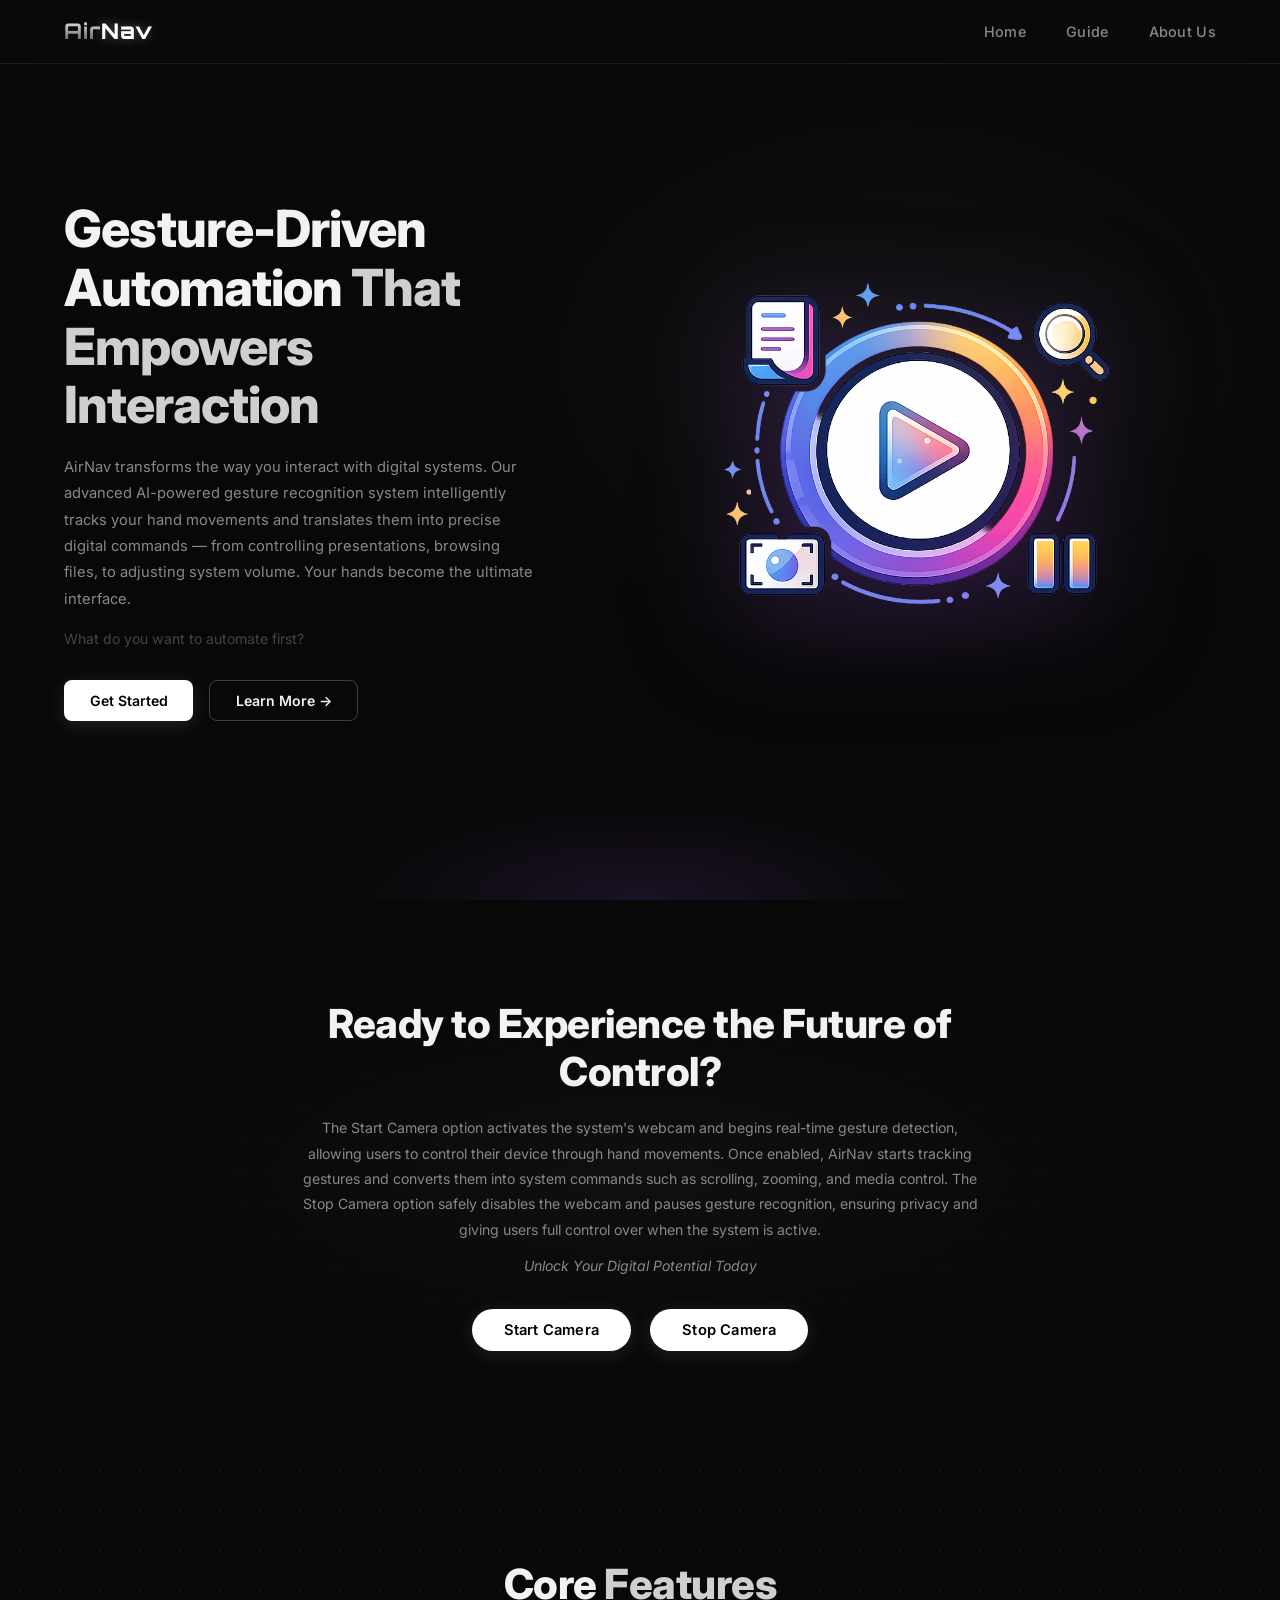
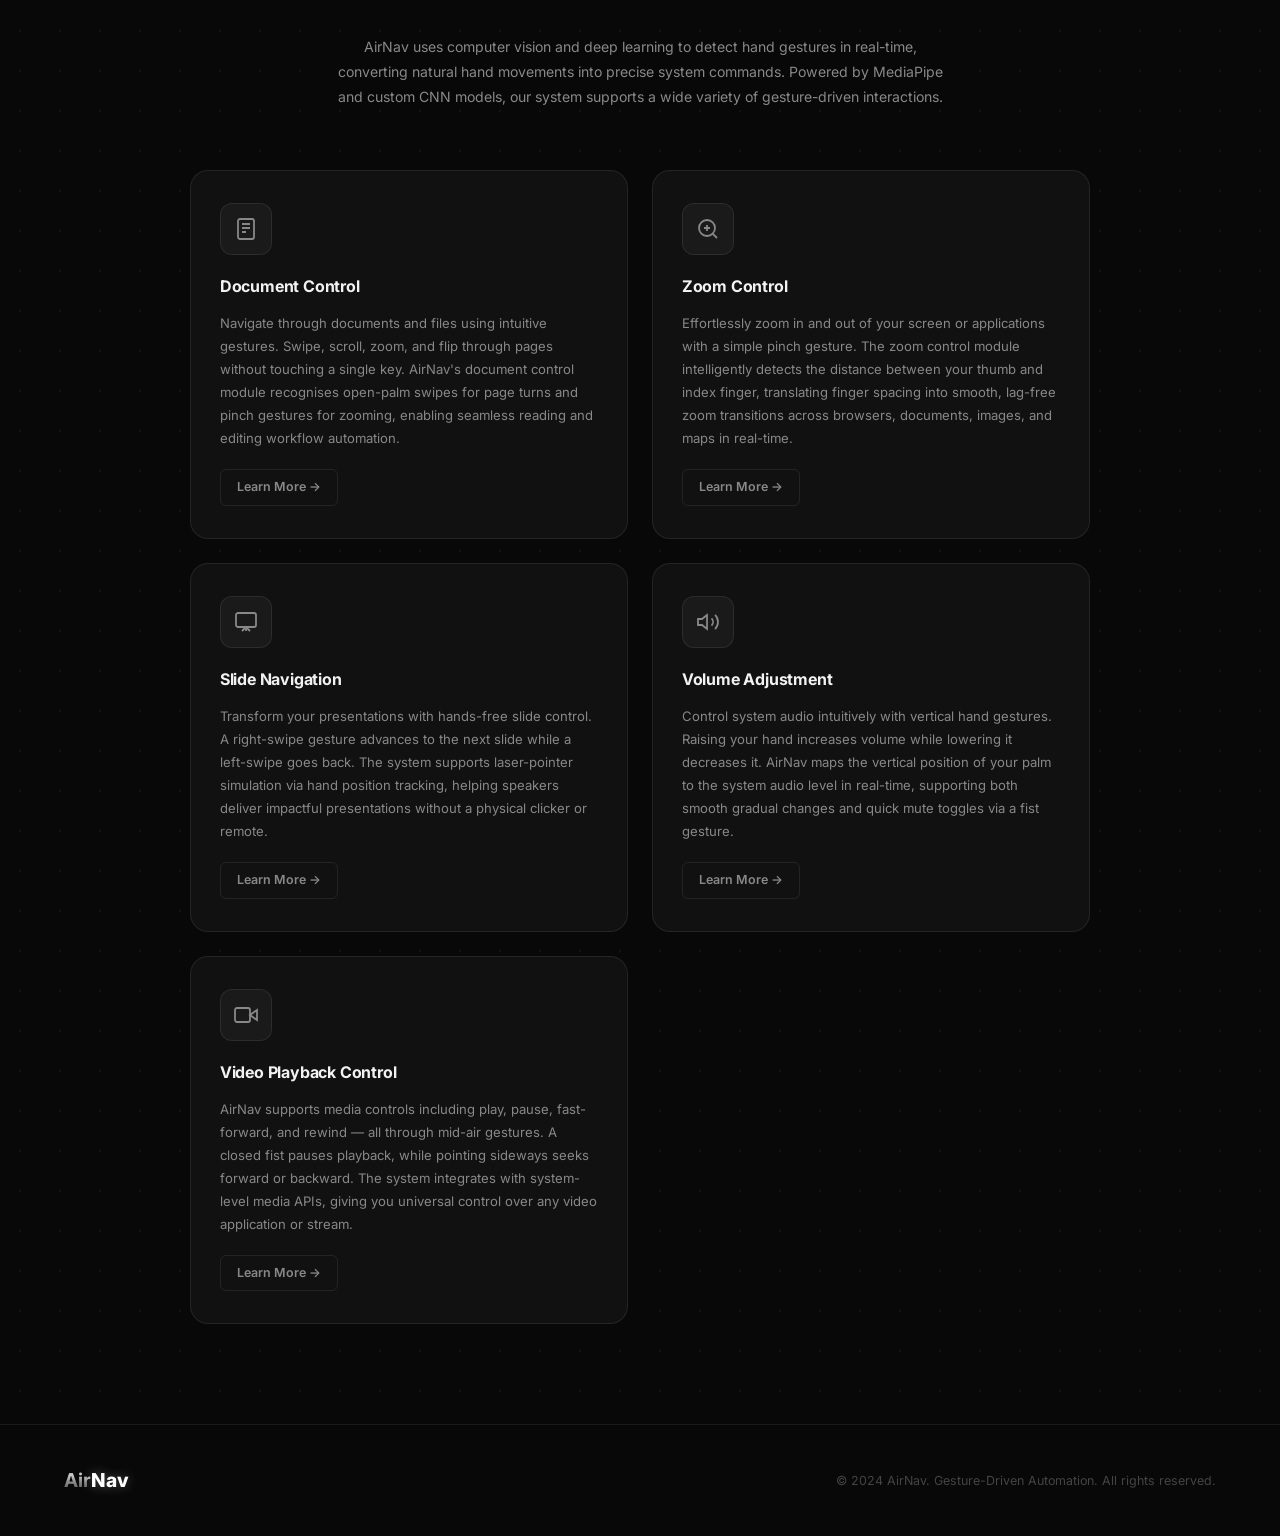
==== Frontend/index.html @ 671694c5 "Final Done" ====
<!DOCTYPE html>
<html lang="en">

<head>
    <meta charset="UTF-8" />
    <meta name="viewport" content="width=device-width, initial-scale=1.0" />
    <meta name="description"
        content="AirNav – Gesture-Driven Automation That Empowers Interaction. Control your digital world with intuitive hand gestures." />
    <title>AirNav – Gesture-Driven Automation</title>
    <link rel="stylesheet" href="style.css" />
    <link rel="preconnect" href="https://fonts.googleapis.com" />
    <link rel="preconnect" href="https://fonts.gstatic.com" crossorigin />
    <link
        href="https://fonts.googleapis.com/css2?family=Inter:wght@300;400;500;600;700;800;900&family=Space+Grotesk:wght@400;500;600;700&family=Orbitron:wght@400;500;600;700;800;900&display=swap"
        rel="stylesheet" />
</head>

<body>

    <!-- ===== NAVBAR ===== -->
    <nav class="navbar" id="navbar">
        <div class="nav-container">
            <div class="nav-logo">
                <span class="logo-air">Air</span><span class="logo-nav">Nav</span>
            </div>
            <ul class="nav-links" id="navLinks">
                <li><a href="#hero">Home</a></li>
                <li><a href="guide.html">Guide</a></li>
                <li><a href="about.html">About Us</a></li>
            </ul>
            <button class="hamburger" id="hamburger" aria-label="Toggle menu">
                <span></span><span></span><span></span>
            </button>
        </div>
    </nav>

    <!-- ===== HERO SECTION ===== -->
    <section class="hero" id="hero">
        <div class="hero-content">
            <div class="hero-text">
                <h1 class="hero-title">
                    Gesture-Driven<br />
                    Automation
                    <span class="highlight"> That<br />Empowers Interaction</span>
                </h1>
                <p class="hero-desc">
                    AirNav transforms the way you interact with digital systems. Our advanced AI-powered gesture
                    recognition system intelligently tracks your hand movements and translates them into precise digital
                    commands — from controlling presentations, browsing files, to adjusting system volume. Your hands
                    become the ultimate interface.
                </p>
                <p class="hero-sub">What do you want to automate first?</p>
                <div class="hero-buttons">
                    <button class="btn btn-primary" id="getStartedBtn">Get Started</button>
                    <button class="btn btn-outline" id="learnMoreBtn">Learn More →</button>
                </div>
            </div>
            <div class="hero-visual">
                <img src="image.png" alt="AirNav Gesture Control Visual" class="hero-image" />
            </div>
        </div>
        <div class="hero-glow"></div>
    </section>

    <!-- ===== CTA SECTION ===== -->
    <section class="cta-section" id="cta">
        <div class="cta-inner">
            <h2 class="cta-title">Ready to Experience the Future of Control?</h2>
            <p class="cta-desc">
                The Start Camera option activates the system's webcam and begins real-time gesture detection, allowing
                users to control their device through hand movements. Once enabled, AirNav starts tracking gestures and
                converts them into system commands such as scrolling, zooming, and media control. The Stop Camera option
                safely disables the webcam and pauses gesture recognition, ensuring privacy and giving users full
                control over when the system is active.
            </p>
            <p class="cta-sub">Unlock Your Digital Potential Today</p>
            <div class="cta-buttons">
                <button class="btn btn-cta-pill" id="startCameraBtn">Start Camera</button>
                <button class="btn btn-cta-pill" id="stopCameraBtn">Stop Camera</button>
            </div>
        </div>
    </section>

    <!-- ===== FEATURES SECTION ===== -->
    <section class="features-section" id="features">
        <div class="features-header">
            <h2>Core <span class="highlight">Features</span></h2>
            <p class="features-sub">
                AirNav uses computer vision and deep learning to detect hand gestures in real-time, converting natural
                hand movements into precise system commands. Powered by MediaPipe and custom CNN models, our system
                supports a wide variety of gesture-driven interactions.
            </p>
        </div>

        <div class="features-grid">

            <!-- Card 1 -->
            <div class="feature-card" id="card-doc">
                <div class="feature-icon-wrap">
                    <svg viewBox="0 0 24 24" fill="none" stroke="currentColor" stroke-width="1.8">
                        <rect x="4" y="2" width="16" height="20" rx="2" />
                        <line x1="8" y1="7" x2="16" y2="7" />
                        <line x1="8" y1="11" x2="16" y2="11" />
                        <line x1="8" y1="15" x2="12" y2="15" />
                    </svg>
                </div>
                <h3>Document Control</h3>
                <p>Navigate through documents and files using intuitive gestures. Swipe, scroll, zoom, and flip through
                    pages without touching a single key. AirNav's document control module recognises open-palm swipes
                    for page turns and pinch gestures for zooming, enabling seamless reading and editing workflow
                    automation.</p>
                <a class="btn-card" href="guide.html">Learn More →</a>
            </div>

            <!-- Card 2 -->
            <div class="feature-card" id="card-zoom">
                <div class="feature-icon-wrap">
                    <svg viewBox="0 0 24 24" fill="none" stroke="currentColor" stroke-width="1.8">
                        <circle cx="11" cy="11" r="8" />
                        <line x1="21" y1="21" x2="16.65" y2="16.65" />
                        <line x1="8" y1="11" x2="14" y2="11" />
                        <line x1="11" y1="8" x2="11" y2="14" />
                    </svg>
                </div>
                <h3>Zoom Control</h3>
                <p>Effortlessly zoom in and out of your screen or applications with a simple pinch gesture. The zoom
                    control module intelligently detects the distance between your thumb and index finger, translating
                    finger spacing into smooth, lag-free zoom transitions across browsers, documents, images, and maps
                    in real-time.</p>
                <a class="btn-card" href="guide.html">Learn More →</a>
            </div>

            <!-- Card 3 -->
            <div class="feature-card" id="card-slide">
                <div class="feature-icon-wrap">
                    <svg viewBox="0 0 24 24" fill="none" stroke="currentColor" stroke-width="1.8">
                        <rect x="2" y="3" width="20" height="14" rx="2" />
                        <polyline points="8,21 12,17 16,21" />
                        <line x1="12" y1="17" x2="12" y2="21" />
                    </svg>
                </div>
                <h3>Slide Navigation</h3>
                <p>Transform your presentations with hands-free slide control. A right-swipe gesture advances to the
                    next slide while a left-swipe goes back. The system supports laser-pointer simulation via hand
                    position tracking, helping speakers deliver impactful presentations without a physical clicker or
                    remote.</p>
                <a class="btn-card" href="guide.html">Learn More →</a>
            </div>

            <!-- Card 4 -->
            <div class="feature-card" id="card-volume">
                <div class="feature-icon-wrap">
                    <svg viewBox="0 0 24 24" fill="none" stroke="currentColor" stroke-width="1.8">
                        <polygon points="11,5 6,9 2,9 2,15 6,15 11,19" />
                        <path d="M15.54 8.46a5 5 0 0 1 0 7.07" />
                        <path d="M19.07 4.93a10 10 0 0 1 0 14.14" />
                    </svg>
                </div>
                <h3>Volume Adjustment</h3>
                <p>Control system audio intuitively with vertical hand gestures. Raising your hand increases volume
                    while lowering it decreases it. AirNav maps the vertical position of your palm to the system audio
                    level in real-time, supporting both smooth gradual changes and quick mute toggles via a fist
                    gesture.</p>
                <a class="btn-card" href="guide.html">Learn More →</a>
            </div>

            <!-- Card 5 -->
            <div class="feature-card" id="card-video">
                <div class="feature-icon-wrap">
                    <svg viewBox="0 0 24 24" fill="none" stroke="currentColor" stroke-width="1.8">
                        <polygon points="23,7 16,12 23,17" />
                        <rect x="1" y="5" width="15" height="14" rx="2" />
                    </svg>
                </div>
                <h3>Video Playback Control</h3>
                <p>AirNav supports media controls including play, pause, fast-forward, and rewind — all through mid-air
                    gestures. A closed fist pauses playback, while pointing sideways seeks forward or backward. The
                    system integrates with system-level media APIs, giving you universal control over any video
                    application or stream.</p>
                <a class="btn-card" href="guide.html">Learn More →</a>
            </div>

            <!-- Card 6 -->
            <div class="feature-card" id="card-scroll">
                <div class="feature-icon-wrap">
                    <svg viewBox="0 0 24 24" fill="none" stroke="currentColor" stroke-width="1.8">
                        <path d="M12 5v14" />
                        <polyline points="19,12 12,19 5,12" />
                        <polyline points="19,5 12,12 5,5" style="opacity:0.4" />
                    </svg>
                </div>
                <h3>Scroll Control</h3>
                <p>The scroll control module tracks the orientation and position of your hand to scroll web pages and
                    documents naturally. Moving your index finger upward scrolls the content up, while pointing it down
                    scrolls down. The system supports velocity-sensitive scrolling for both subtle fine-control and
                    rapid navigation across long pages.</p>
                <a class="btn-card" href="guide.html">Learn More →</a>
            </div>

        </div>
    </section>

    <!-- ===== FOOTER ===== -->
    <footer class="footer">
        <div class="footer-inner">
            <div class="footer-logo">
                <span class="logo-air">Air</span><span class="logo-nav">Nav</span>
            </div>
            <p class="footer-copy">© 2024 AirNav. Gesture-Driven Automation. All rights reserved.</p>
        </div>
    </footer>

    <!-- ===== MODALS ===== -->
    <div class="modal-overlay" id="modalOverlay">
        <div class="modal-box" id="modalBox">
            <button class="modal-close" id="modalClose">✕</button>
            <div class="modal-icon" id="modalIcon"></div>
            <h2 id="modalTitle"></h2>
            <p id="modalBody"></p>
        </div>
    </div>

    <script src="script.js"></script>
</body>

</html>
---- Frontend/style.css ----
/* =============================================
   AIRNAV — style.css
   Black & White Monochrome Theme
   ============================================= */

/* ---------- RESET & BASE ---------- */
*,
*::before,
*::after {
    box-sizing: border-box;
    margin: 0;
    padding: 0;
}

:root {
    --bg-dark: #080808;
    --bg-card: #111111;
    --bg-card2: #161616;
    --border: rgba(255, 255, 255, 0.08);
    --border-hover: rgba(255, 255, 255, 0.22);
    --text-primary: #f2f2f2;
    --text-muted: #888888;
    --text-dim: #444444;
    --accent: #ffffff;
    --accent-dim: rgba(255, 255, 255, 0.15);
    --grad-main: none;
    --grad-btn: none;
    --shadow-glow: 0 0 40px rgba(255, 255, 255, 0.06);
    --radius-lg: 18px;
    --radius-md: 12px;
    --transition: 0.3s cubic-bezier(0.4, 0, 0.2, 1);
}

html {
    scroll-behavior: smooth;
}

body {
    font-family: 'Inter', sans-serif;
    background-color: var(--bg-dark);
    color: var(--text-primary);
    min-height: 100vh;
    overflow-x: hidden;
    line-height: 1.6;
}

/* ---------- SCROLLBAR ---------- */
::-webkit-scrollbar {
    width: 6px;
}

::-webkit-scrollbar-track {
    background: var(--bg-dark);
}

::-webkit-scrollbar-thumb {
    background: #444;
    border-radius: 3px;
}

/* ---------- UTILITY ---------- */
.highlight {
    color: var(--text-primary);
    opacity: 0.85;
}

/* ---------- NAVBAR ---------- */
.navbar {
    position: fixed;
    top: 0;
    left: 0;
    right: 0;
    z-index: 1000;
    padding: 0 5%;
    height: 64px;
    display: flex;
    align-items: center;
    background: rgba(10, 10, 12, 0.7);
    backdrop-filter: blur(16px);
    -webkit-backdrop-filter: blur(16px);
    border-bottom: 1px solid var(--border);
    transition: background var(--transition), box-shadow var(--transition);
}

.navbar.scrolled {
    background: rgba(10, 10, 12, 0.95);
    box-shadow: 0 2px 30px rgba(0, 0, 0, 0.5);
}

.nav-container {
    width: 100%;
    display: flex;
    align-items: center;
    justify-content: space-between;
}

.nav-logo {
    font-family: 'Orbitron', 'Space Grotesk', sans-serif;
    font-size: 1.35rem;
    user-select: none;
    cursor: pointer;
    display: flex;
    align-items: baseline;
    gap: 0px;
    letter-spacing: 1px;
}

.logo-air {
    font-weight: 700;
    background: linear-gradient(180deg,
            #999999 0%,
            #cccccc 30%,
            #888888 60%,
            #555555 100%);
    -webkit-background-clip: text;
    -webkit-text-fill-color: transparent;
    background-clip: text;
}

.logo-nav {
    font-weight: 800;
    color: #ffffff;
    text-shadow: 0 0 12px rgba(255, 255, 255, 0.3);
    -webkit-text-fill-color: #ffffff;
}

.nav-links {
    list-style: none;
    display: flex;
    gap: 2.5rem;
}

.nav-links a {
    text-decoration: none;
    color: var(--text-muted);
    font-size: 0.9rem;
    font-weight: 500;
    letter-spacing: 0.3px;
    position: relative;
    transition: color var(--transition);
}

.nav-links a::after {
    content: '';
    position: absolute;
    left: 0;
    bottom: -4px;
    width: 0;
    height: 1px;
    background: var(--text-primary);
    border-radius: 2px;
    transition: width var(--transition);
}

.nav-links a:hover {
    color: var(--text-primary);
}

.nav-links a:hover::after {
    width: 100%;
}

.hamburger {
    display: none;
    flex-direction: column;
    gap: 5px;
    background: none;
    border: none;
    cursor: pointer;
    padding: 6px;
}

.hamburger span {
    display: block;
    width: 24px;
    height: 2px;
    background: var(--text-primary);
    border-radius: 2px;
    transition: var(--transition);
}

.hamburger.open span:nth-child(1) {
    transform: translateY(7px) rotate(45deg);
}

.hamburger.open span:nth-child(2) {
    opacity: 0;
    transform: scaleX(0);
}

.hamburger.open span:nth-child(3) {
    transform: translateY(-7px) rotate(-45deg);
}

/* ---------- HERO SECTION ---------- */
.hero {
    position: relative;
    min-height: 100vh;
    padding: 100px 5% 80px;
    display: flex;
    align-items: center;
    overflow: hidden;
}

.hero::before {
    content: '';
    position: absolute;
    inset: 0;
    background:
        radial-gradient(ellipse 50% 50% at 70% 40%, rgba(255, 255, 255, 0.04) 0%, transparent 70%);
    pointer-events: none;
}

.hero-content {
    width: 100%;
    display: flex;
    align-items: center;
    justify-content: space-between;
    gap: 60px;
    position: relative;
    z-index: 2;
}

.hero-text {
    max-width: 520px;
}

.hero-title {
    font-size: clamp(2rem, 4vw, 3.2rem);
    font-weight: 800;
    line-height: 1.15;
    letter-spacing: -1px;
    margin-bottom: 1.2rem;
    animation: fadeSlideUp 0.8s ease both;
}

.hero-desc {
    font-size: 0.92rem;
    color: var(--text-muted);
    line-height: 1.8;
    margin-bottom: 1rem;
    animation: fadeSlideUp 0.9s 0.1s ease both;
}

.hero-sub {
    font-size: 0.88rem;
    color: var(--text-dim);
    margin-bottom: 1.8rem;
    animation: fadeSlideUp 0.9s 0.2s ease both;
}

.hero-buttons {
    display: flex;
    gap: 1rem;
    flex-wrap: wrap;
    animation: fadeSlideUp 0.9s 0.3s ease both;
}

/* ---------- HERO VISUAL ---------- */
.hero-visual {
    flex-shrink: 0;
    display: flex;
    align-items: center;
    justify-content: center;
    max-width: 620px;
    width: 100%;
}

/* ---------- HERO IMAGE ---------- */
.hero-image {
    width: 100%;
    max-width: 580px;
    height: auto;
    object-fit: contain;
    display: block;
    animation: fadeIn 1s 0.4s ease both, floatBob 5s 1.4s ease-in-out infinite;
    filter: drop-shadow(0 20px 60px rgba(168, 85, 247, 0.25));
    border-radius: 12px;
}

.hero-glow {
    position: absolute;
    bottom: -100px;
    left: 50%;
    transform: translateX(-50%);
    width: 600px;
    height: 200px;
    background: radial-gradient(ellipse, rgba(168, 85, 247, 0.12), transparent 70%);
    pointer-events: none;
}

/* ---------- BUTTONS ---------- */
.btn {
    display: inline-flex;
    align-items: center;
    gap: 8px;
    padding: 0.7rem 1.6rem;
    border-radius: 8px;
    font-family: inherit;
    font-size: 0.88rem;
    font-weight: 600;
    cursor: pointer;
    outline: none;
    border: none;
    transition: all var(--transition);
    position: relative;
    overflow: hidden;
}

.btn::after {
    content: '';
    position: absolute;
    inset: 0;
    background: rgba(255, 255, 255, 0);
    transition: background var(--transition);
}

.btn:hover::after {
    background: rgba(255, 255, 255, 0.08);
}

.btn-primary {
    background: #ffffff;
    color: #000000;
    box-shadow: 0 4px 20px rgba(255, 255, 255, 0.12);
}

.btn-primary:hover {
    background: #e8e8e8;
    box-shadow: 0 6px 28px rgba(255, 255, 255, 0.2);
    transform: translateY(-2px);
}

.btn-outline {
    background: transparent;
    color: var(--text-primary);
    border: 1px solid var(--border-hover);
}

.btn-outline:hover {
    border-color: rgba(255, 255, 255, 0.6);
    color: #ffffff;
    transform: translateY(-2px);
}

/* ---------- CTA SECTION ---------- */
.cta-section {
    padding: 100px 5%;
    position: relative;
    text-align: center;
    overflow: hidden;
}

.cta-section::before {
    content: '';
    position: absolute;
    inset: 0;
    background:
        radial-gradient(ellipse 60% 50% at 50% 50%, rgba(255, 255, 255, 0.03) 0%, transparent 70%);
    pointer-events: none;
}

/* Grid dot background */
.cta-section::after {
    content: '';
    position: absolute;
    inset: 0;
    background-image: radial-gradient(rgba(255, 255, 255, 0.06) 1px, transparent 1px);
    background-size: 32px 32px;
    pointer-events: none;
    opacity: 0.5;
}

.cta-inner {
    position: relative;
    z-index: 2;
    max-width: 680px;
    margin: 0 auto;
}

.cta-title {
    font-size: clamp(1.6rem, 3.5vw, 2.5rem);
    font-weight: 800;
    line-height: 1.2;
    letter-spacing: -0.5px;
    margin-bottom: 1.2rem;
}

.cta-desc {
    font-size: 0.88rem;
    color: var(--text-muted);
    line-height: 1.8;
    margin-bottom: 0.8rem;
}

.cta-sub {
    font-size: 0.88rem;
    color: var(--text-muted);
    margin-bottom: 2rem;
    font-style: italic;
}

.cta-buttons {
    display: flex;
    gap: 1.2rem;
    justify-content: center;
    flex-wrap: wrap;
}

/* Pill buttons — Start Camera / Stop Camera */
.btn-cta-pill {
    display: inline-flex;
    align-items: center;
    justify-content: center;
    padding: 0.75rem 2rem;
    border-radius: 50px;
    font-family: inherit;
    font-size: 0.92rem;
    font-weight: 600;
    background: #ffffff;
    color: #000000;
    border: none;
    cursor: pointer;
    letter-spacing: 0.2px;
    transition: all var(--transition);
    box-shadow: 0 4px 20px rgba(255, 255, 255, 0.1);
}

.btn-cta-pill:hover {
    background: #e8e8e8;
    transform: translateY(-2px);
    box-shadow: 0 8px 28px rgba(255, 255, 255, 0.18);
}

/* ---------- FEATURES SECTION ---------- */
.features-section {
    padding: 100px 5%;
    position: relative;
}

.features-section::before {
    content: '';
    position: absolute;
    inset: 0;
    background-image: radial-gradient(rgba(255, 255, 255, 0.04) 1px, transparent 1px);
    background-size: 40px 40px;
    pointer-events: none;
}

.features-header {
    text-align: center;
    margin-bottom: 60px;
    position: relative;
    z-index: 2;
}

.features-header h2 {
    font-size: clamp(1.8rem, 3.5vw, 2.6rem);
    font-weight: 800;
    letter-spacing: -0.5px;
    margin-bottom: 1rem;
}

.features-sub {
    max-width: 620px;
    margin: 0 auto;
    font-size: 0.88rem;
    color: var(--text-muted);
    line-height: 1.8;
}

.features-grid {
    display: grid;
    grid-template-columns: repeat(2, 1fr);
    gap: 1.5rem;
    max-width: 900px;
    margin: 0 auto;
    position: relative;
    z-index: 2;
}

/* ---------- FEATURE CARD ---------- */
.feature-card {
    background: var(--bg-card);
    border: 1px solid var(--border);
    border-radius: var(--radius-lg);
    padding: 2rem 1.8rem;
    display: flex;
    flex-direction: column;
    gap: 0.8rem;
    transition: all var(--transition);
    position: relative;
    overflow: hidden;
    cursor: default;
}

.feature-card::before {
    content: '';
    position: absolute;
    inset: 0;
    border-radius: var(--radius-lg);
    background: linear-gradient(135deg, rgba(255, 255, 255, 0.04), transparent 60%);
    opacity: 0;
    transition: opacity var(--transition);
    pointer-events: none;
}

.feature-card:hover {
    border-color: rgba(255, 255, 255, 0.25);
    transform: translateY(-4px);
    box-shadow: 0 16px 40px rgba(0, 0, 0, 0.5), 0 0 0 1px rgba(255, 255, 255, 0.06);
}

.feature-card:hover::before {
    opacity: 1;
}

.feature-icon-wrap {
    width: 52px;
    height: 52px;
    border-radius: 12px;
    background: rgba(255, 255, 255, 0.04);
    border: 1px solid var(--border);
    display: flex;
    align-items: center;
    justify-content: center;
    margin-bottom: 0.4rem;
    transition: var(--transition);
}

.feature-card:hover .feature-icon-wrap {
    background: rgba(255, 255, 255, 0.08);
    border-color: rgba(255, 255, 255, 0.2);
}

.feature-icon-wrap svg {
    width: 24px;
    height: 24px;
    color: var(--text-muted);
    transition: color var(--transition), filter var(--transition);
}

.feature-card:hover .feature-icon-wrap svg {
    color: #ffffff;
    filter: drop-shadow(0 0 6px rgba(255, 255, 255, 0.3));
}

.feature-card h3 {
    font-size: 1rem;
    font-weight: 700;
    color: var(--text-primary);
    letter-spacing: -0.2px;
}

.feature-card p {
    font-size: 0.82rem;
    color: var(--text-muted);
    line-height: 1.75;
    flex: 1;
}

.btn-card {
    align-self: flex-start;
    display: inline-flex;
    align-items: center;
    text-decoration: none;
    background: none;
    border: 1px solid var(--border);
    color: var(--text-muted);
    border-radius: 6px;
    font-family: inherit;
    font-size: 0.78rem;
    font-weight: 600;
    padding: 0.45rem 1rem;
    cursor: pointer;
    transition: all var(--transition);
    margin-top: 0.4rem;
}

.btn-card:hover {
    border-color: rgba(255, 255, 255, 0.35);
    color: #ffffff;
    background: rgba(255, 255, 255, 0.05);
    transform: translateX(3px);
}

/* ---------- FOOTER ---------- */
.footer {
    border-top: 1px solid var(--border);
    padding: 2.5rem 5%;
}

.footer-inner {
    display: flex;
    align-items: center;
    justify-content: space-between;
    flex-wrap: wrap;
    gap: 1rem;
}

.footer-logo {
    font-size: 1.2rem;
    font-weight: 800;
}

.footer-copy {
    font-size: 0.78rem;
    color: var(--text-dim);
}

/* ---------- MODAL ---------- */
.modal-overlay {
    position: fixed;
    inset: 0;
    z-index: 2000;
    background: rgba(0, 0, 0, 0.75);
    backdrop-filter: blur(6px);
    display: flex;
    align-items: center;
    justify-content: center;
    padding: 2rem;
    opacity: 0;
    pointer-events: none;
    transition: opacity 0.25s ease;
}

.modal-overlay.active {
    opacity: 1;
    pointer-events: all;
}

.modal-box {
    background: var(--bg-card2);
    border: 1px solid rgba(255, 255, 255, 0.15);
    border-radius: var(--radius-lg);
    padding: 2.5rem;
    max-width: 480px;
    width: 100%;
    position: relative;
    transform: translateY(20px) scale(0.97);
    transition: transform 0.3s cubic-bezier(0.4, 0, 0.2, 1);
    box-shadow: 0 30px 80px rgba(0, 0, 0, 0.7), 0 0 0 1px rgba(255, 255, 255, 0.05);
}

.modal-overlay.active .modal-box {
    transform: translateY(0) scale(1);
}

.modal-close {
    position: absolute;
    top: 1rem;
    right: 1rem;
    background: rgba(255, 255, 255, 0.06);
    border: 1px solid var(--border);
    color: var(--text-muted);
    width: 32px;
    height: 32px;
    border-radius: 8px;
    font-size: 0.85rem;
    cursor: pointer;
    display: flex;
    align-items: center;
    justify-content: center;
    transition: var(--transition);
}

.modal-close:hover {
    background: rgba(255, 255, 255, 0.1);
    border-color: rgba(255, 255, 255, 0.3);
    color: var(--text-primary);
}

.modal-icon {
    width: 56px;
    height: 56px;
    border-radius: 14px;
    background: rgba(255, 255, 255, 0.05);
    border: 1px solid rgba(255, 255, 255, 0.15);
    display: flex;
    align-items: center;
    justify-content: center;
    margin-bottom: 1.2rem;
}

.modal-icon svg {
    width: 26px;
    height: 26px;
    color: var(--text-primary);
}

.modal-box h2 {
    font-size: 1.3rem;
    font-weight: 700;
    margin-bottom: 0.8rem;
    letter-spacing: -0.3px;
}

.modal-box p {
    font-size: 0.87rem;
    color: var(--text-muted);
    line-height: 1.8;
}

/* ---------- ANIMATIONS ---------- */
@keyframes fadeSlideUp {
    from {
        opacity: 0;
        transform: translateY(24px);
    }

    to {
        opacity: 1;
        transform: translateY(0);
    }
}

@keyframes fadeIn {
    from {
        opacity: 0;
    }

    to {
        opacity: 1;
    }
}

@keyframes rotateSlow {
    from {
        transform: translate(-50%, -50%) rotate(0deg);
    }

    to {
        transform: translate(-50%, -50%) rotate(360deg);
    }
}

@keyframes rotateSlowReverse {
    from {
        transform: translate(-50%, -50%) rotate(0deg);
    }

    to {
        transform: translate(-50%, -50%) rotate(-360deg);
    }
}

@keyframes floatBob {

    0%,
    100% {
        transform: translateY(0);
    }

    50% {
        transform: translateY(-8px);
    }
}

@keyframes twinkle {

    0%,
    100% {
        opacity: 0.3;
        transform: scale(1);
    }

    50% {
        opacity: 1;
        transform: scale(1.3);
    }
}

/* Scroll reveal class */
.reveal {
    opacity: 0;
    transform: translateY(30px);
    transition: opacity 0.6s ease, transform 0.6s ease;
}

.reveal.visible {
    opacity: 1;
    transform: translateY(0);
}

/* ---------- RESPONSIVE ---------- */
@media (max-width: 860px) {
    .hero-content {
        flex-direction: column;
        text-align: center;
    }

    .hero-visual {
        width: 280px;
        height: 280px;
    }

    .outer-ring {
        width: 260px;
        height: 260px;
    }

    .inner-ring {
        width: 180px;
        height: 180px;
    }

    .dot-1 {
        transform: translate(-50%, -50%) translateX(130px);
    }

    .dot-2 {
        transform: translate(-50%, -50%) translateX(-65px) translateY(-112px);
    }

    .dot-3 {
        transform: translate(-50%, -50%) translateX(-65px) translateY(112px);
    }

    .hero-buttons {
        justify-content: center;
    }

    .features-grid {
        grid-template-columns: 1fr;
        max-width: 480px;
    }
}

@media (max-width: 600px) {
    .nav-links {
        display: none;
        flex-direction: column;
        position: absolute;
        top: 64px;
        left: 0;
        right: 0;
        background: rgba(10, 10, 12, 0.97);
        padding: 1rem 5%;
        border-bottom: 1px solid var(--border);
        gap: 1rem;
    }

    .nav-links.open {
        display: flex;
    }

    .hamburger {
        display: flex;
    }

    .hero {
        padding: 90px 5% 60px;
    }

    .hero-visual {
        width: 240px;
        height: 240px;
    }

    .outer-ring {
        width: 220px;
        height: 220px;
    }

    .inner-ring {
        width: 150px;
        height: 150px;
    }

    .dot-1 {
        transform: translate(-50%, -50%) translateX(110px);
    }

    .dot-2 {
        transform: translate(-50%, -50%) translateX(-55px) translateY(-95px);
    }

    .dot-3 {
        transform: translate(-50%, -50%) translateX(-55px) translateY(95px);
    }

    .play-circle {
        width: 72px;
        height: 72px;
    }

    .play-icon {
        width: 24px;
        height: 24px;
    }

    .footer-inner {
        flex-direction: column;
        align-items: flex-start;
    }
}
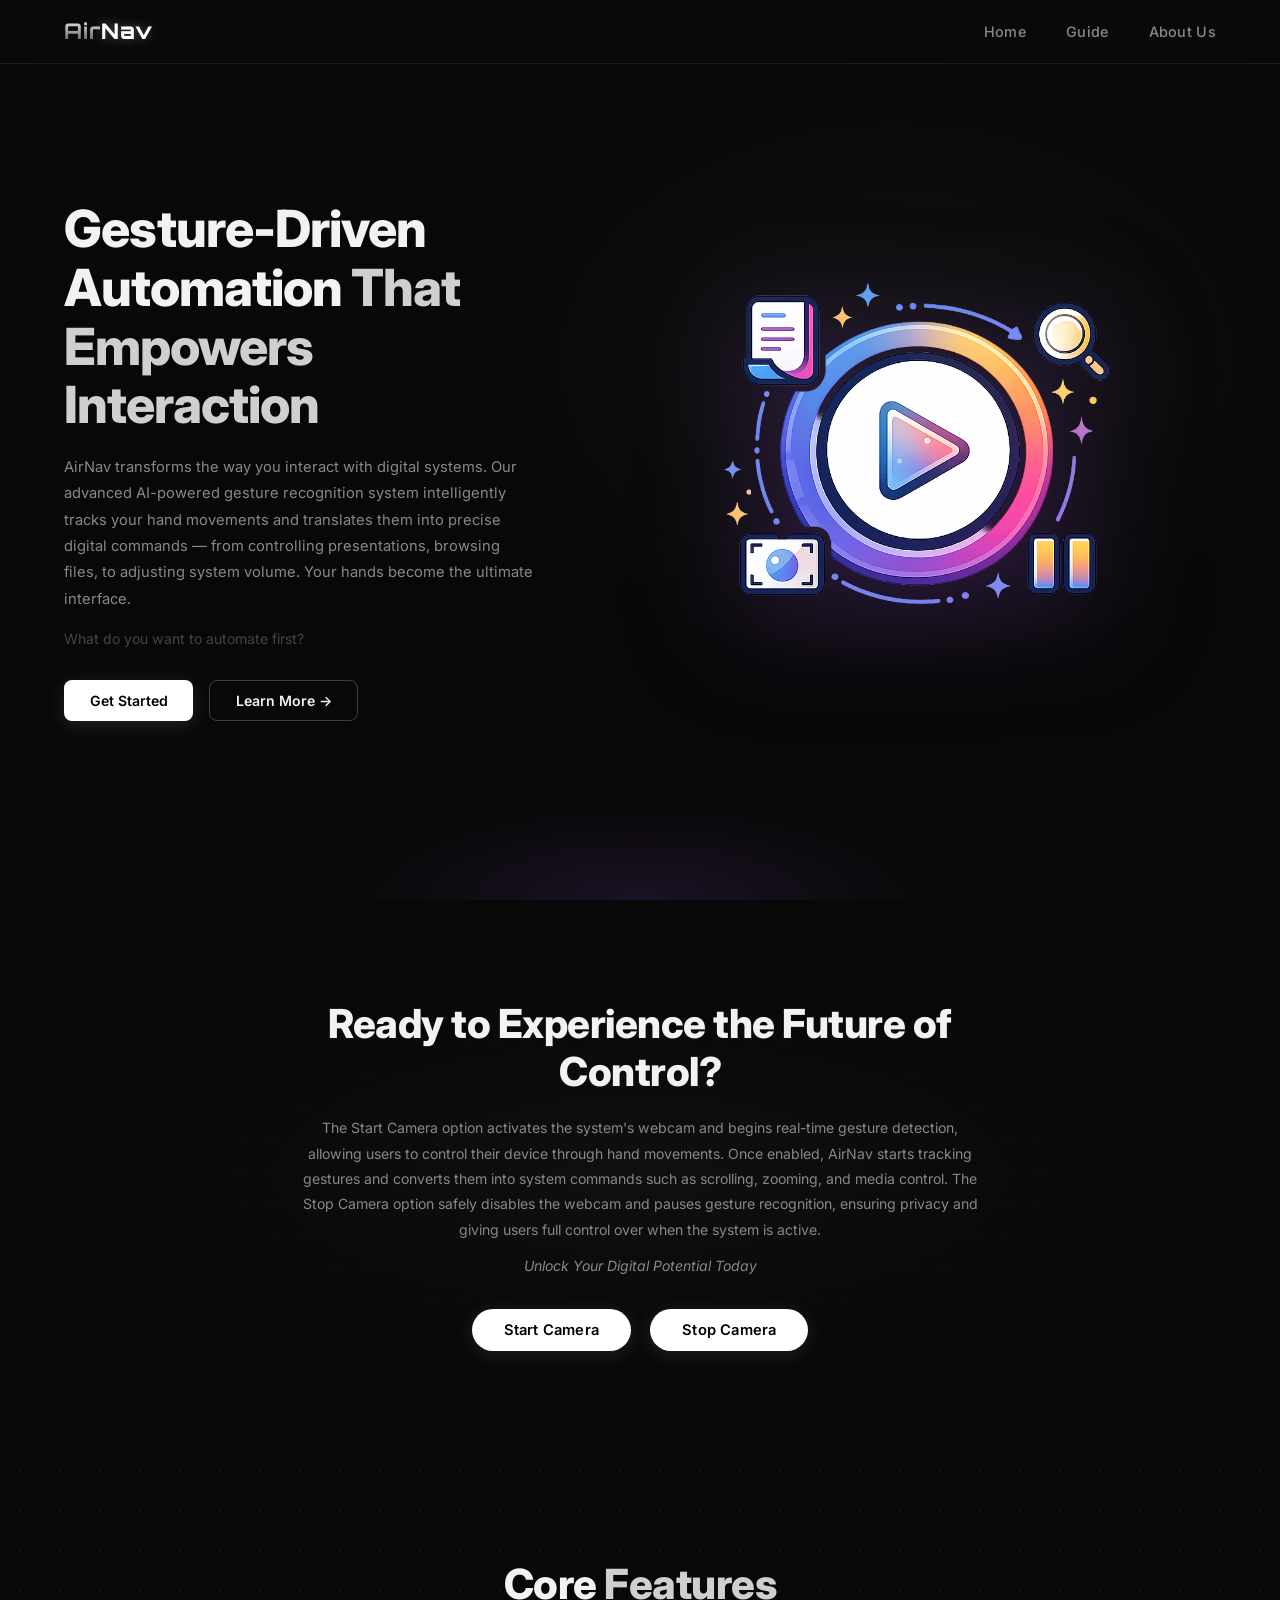
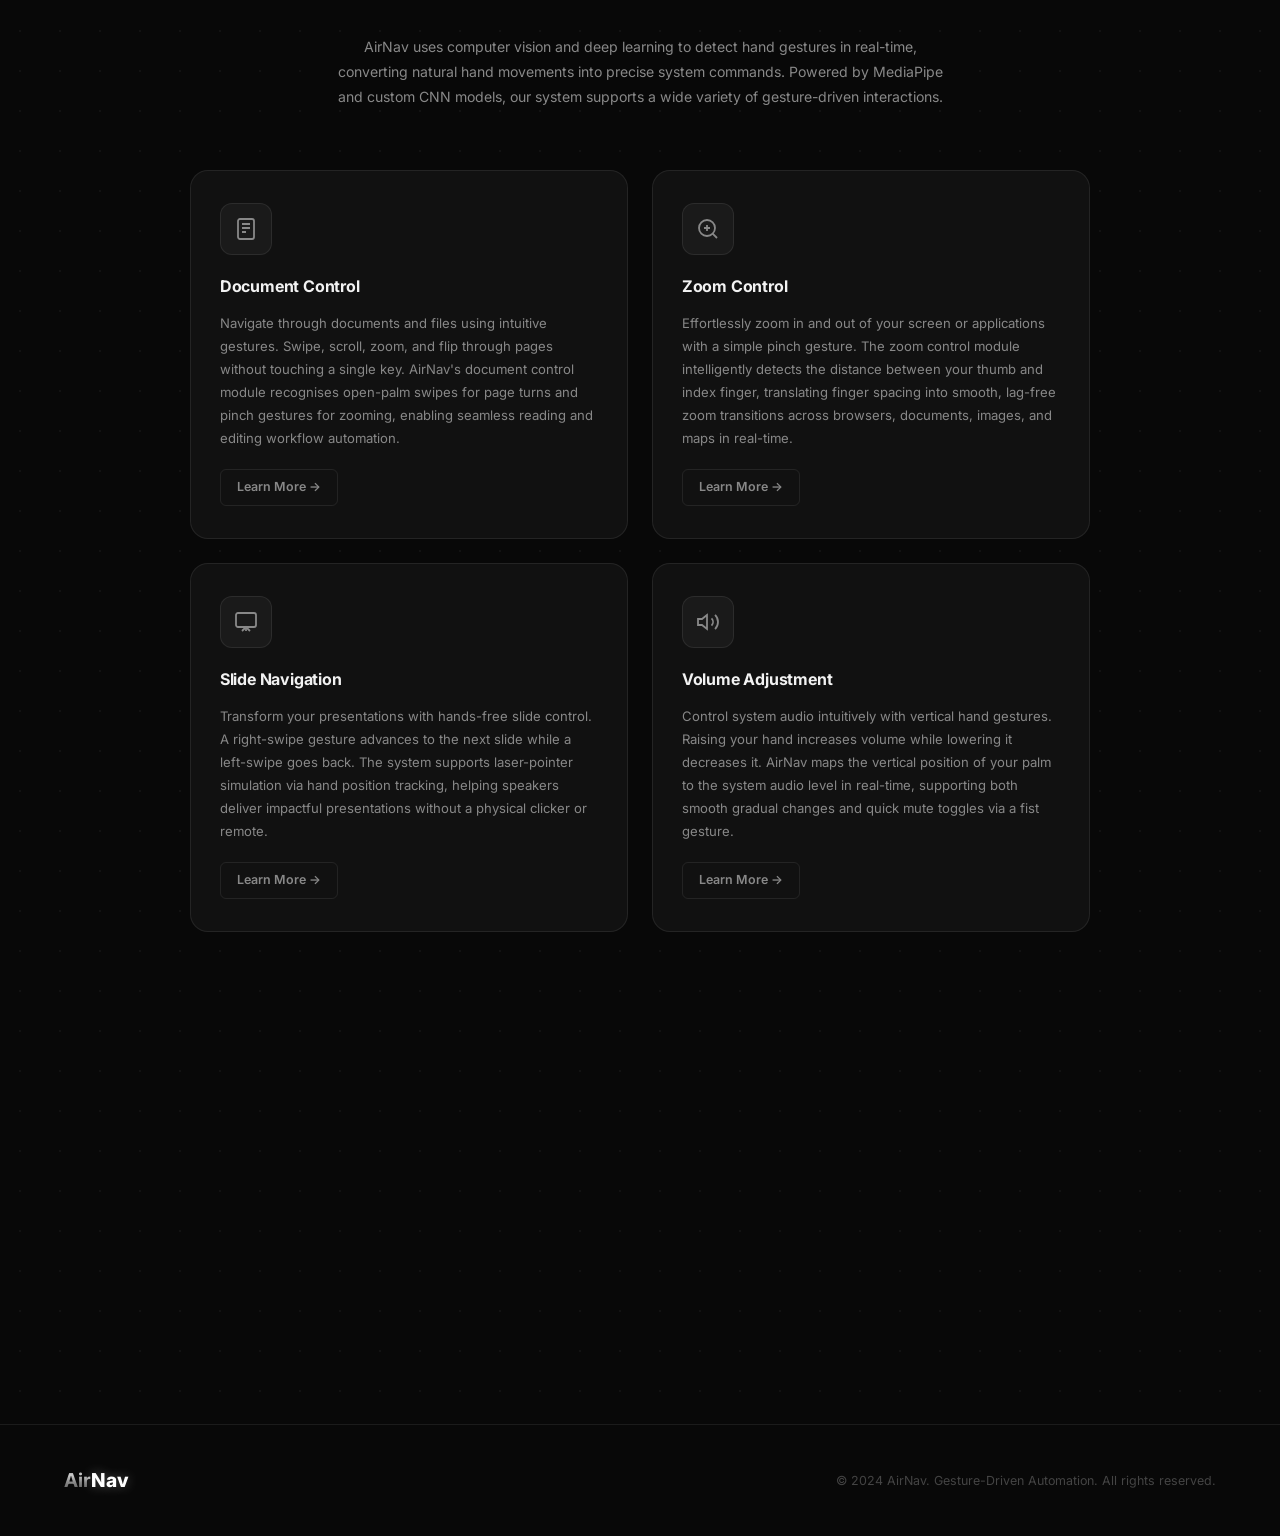
==== commit b31a941b: "Sampli viva" ====
--- a/Frontend/index.html
+++ b/Frontend/index.html
@@ -34,7 +34,6 @@
         </div>
     </nav>
 
-    <!-- ===== HERO SECTION ===== -->
     <section class="hero" id="hero">
         <div class="hero-content">
             <div class="hero-text">
@@ -62,7 +61,6 @@
         <div class="hero-glow"></div>
     </section>
 
-    <!-- ===== CTA SECTION ===== -->
     <section class="cta-section" id="cta">
         <div class="cta-inner">
             <h2 class="cta-title">Ready to Experience the Future of Control?</h2>
